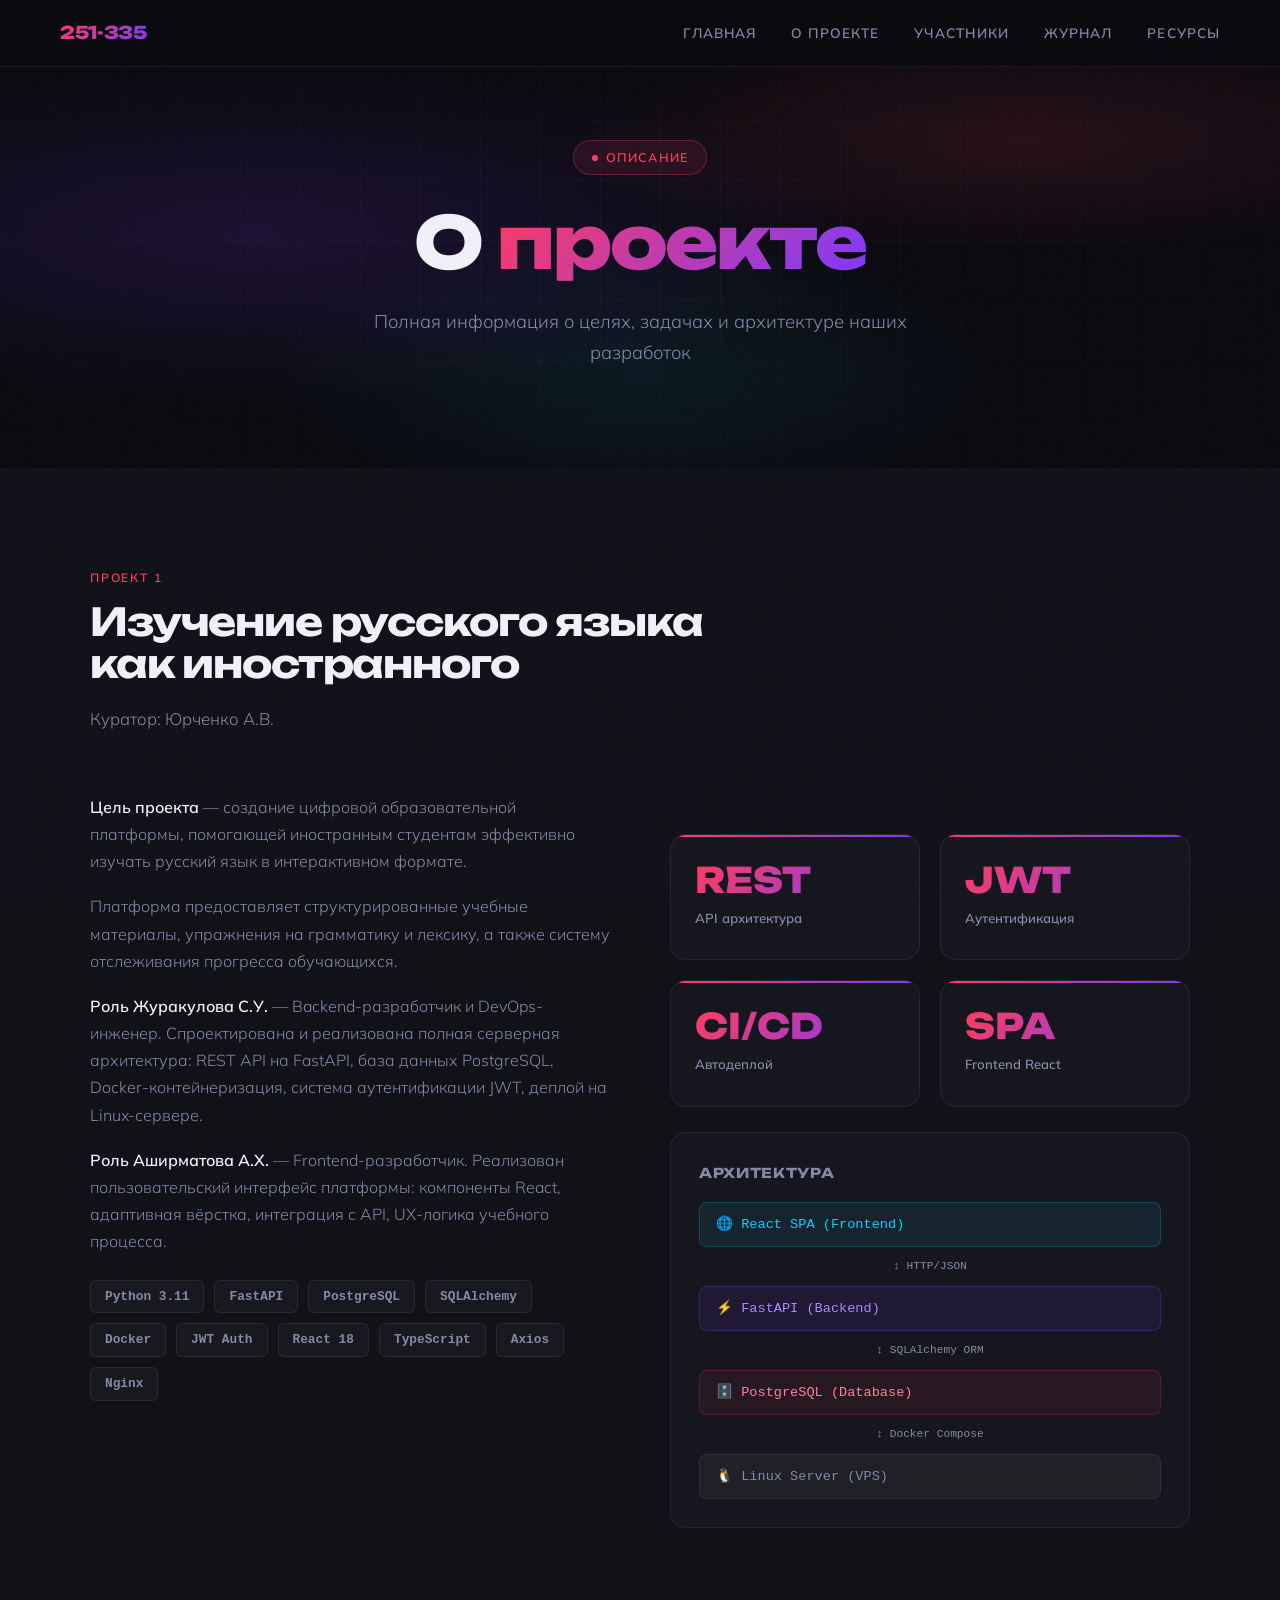
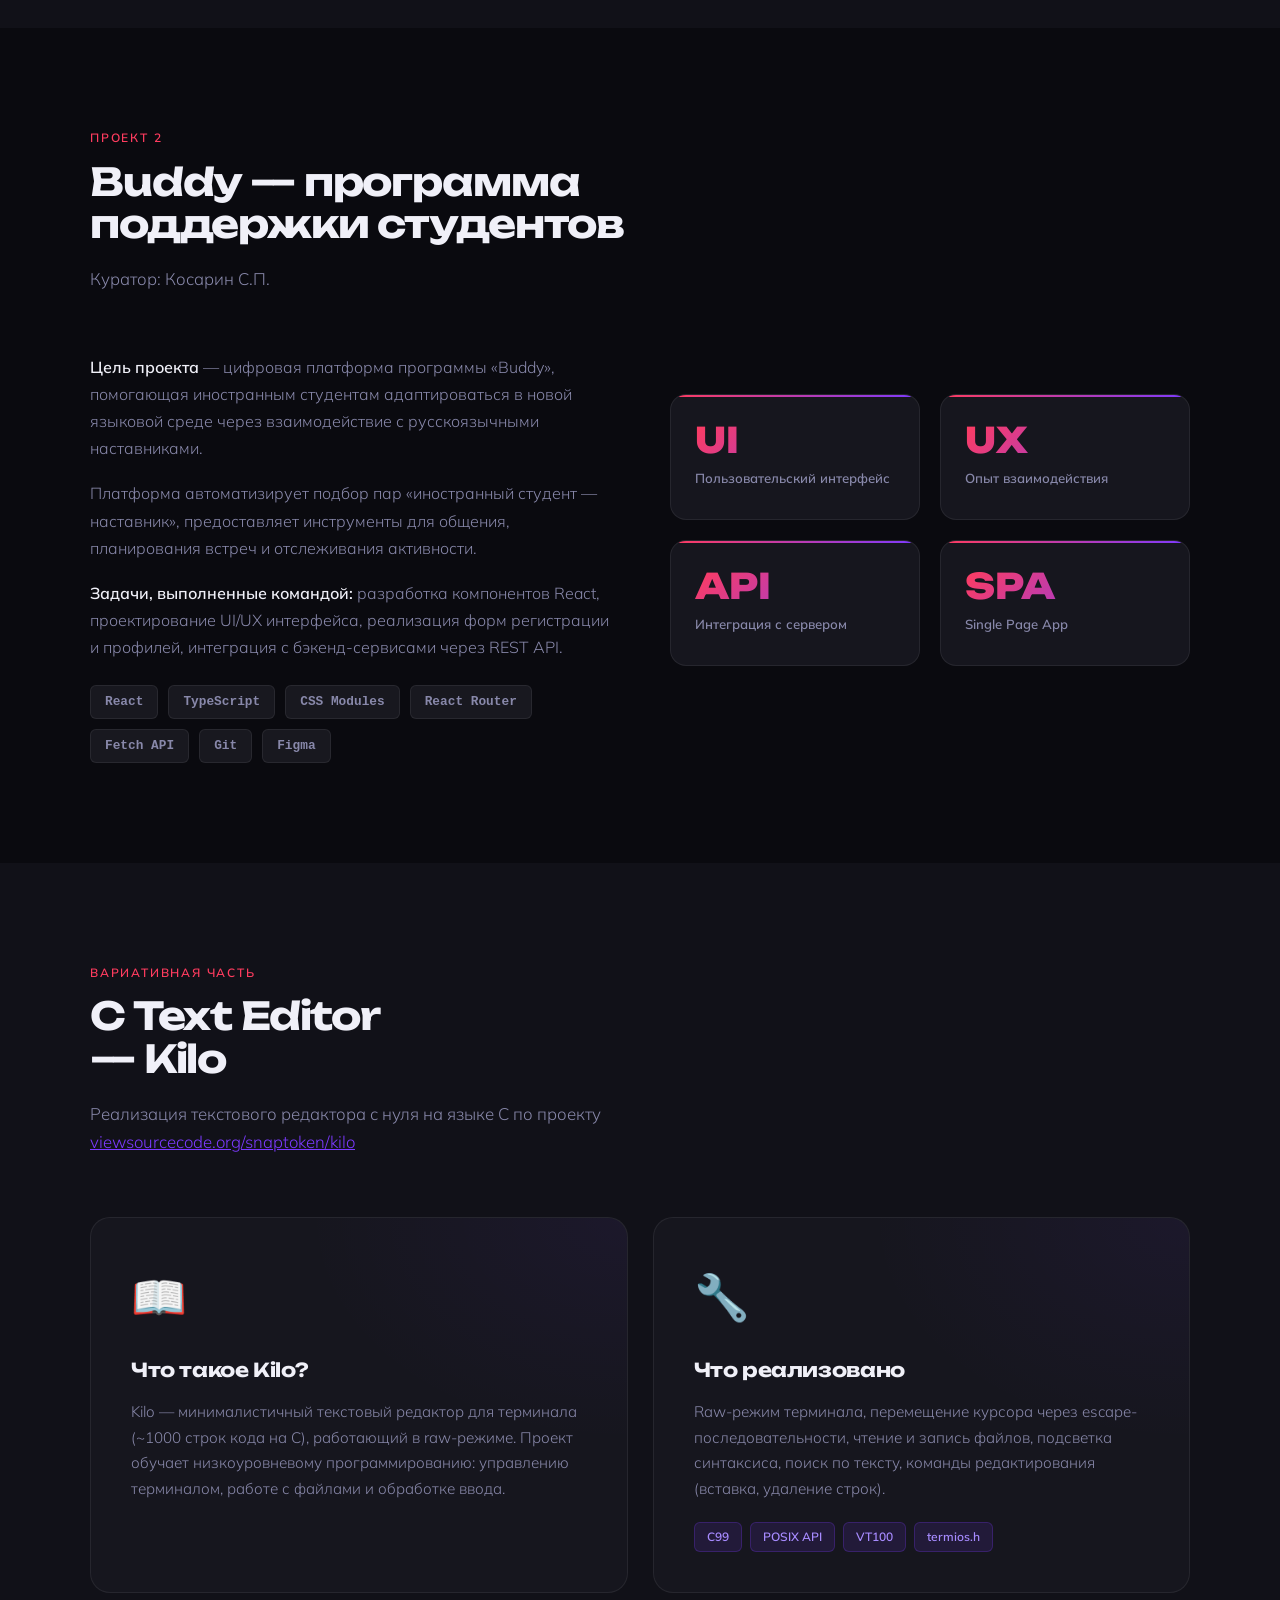
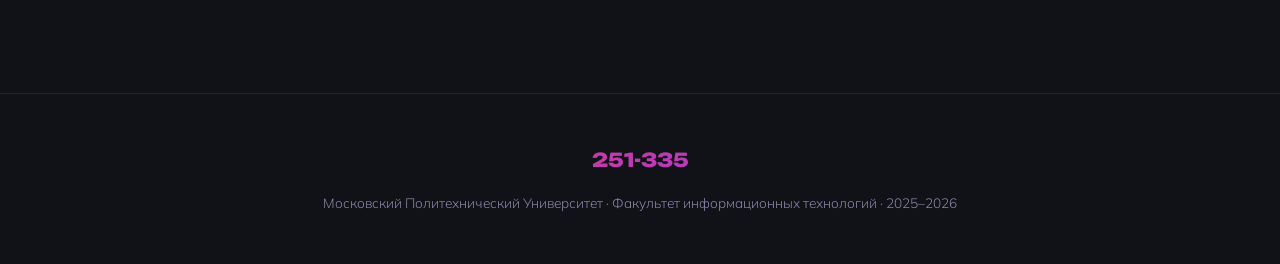
==== about.html @ aa615dcf "full" ====
<!DOCTYPE html>
<html lang="ru">
<head>
  <meta charset="UTF-8" />
  <meta name="viewport" content="width=device-width, initial-scale=1.0" />
  <title>О проекте — Группа 251-335</title>
  <link rel="stylesheet" href="style.css" />
</head>
<body>

<nav>
  <a href="index.html" class="nav-logo">251-335</a>
  <ul class="nav-links">
    <li><a href="index.html">Главная</a></li>
    <li><a href="about.html">О проекте</a></li>
    <li><a href="members.html">Участники</a></li>
    <li><a href="journal.html">Журнал</a></li>
    <li><a href="resources.html">Ресурсы</a></li>
  </ul>
</nav>

<!-- PAGE HERO -->
<section class="hero" style="min-height: 50vh; padding-top: 140px; padding-bottom: 60px;">
  <div class="hero-bg"></div>
  <div class="hero-grid"></div>
  <div class="hero-content">
    <div class="hero-tag">Описание</div>
    <h1>О <span class="grad">проекте</span></h1>
    <p>Полная информация о целях, задачах и архитектуре наших разработок</p>
  </div>
</section>

<!-- PROJECT 1 -->
<section style="background: var(--bg2);">
  <div class="container">
    <div class="section-label">Проект 1</div>
    <h2 class="section-title">Изучение русского языка<br/>как иностранного</h2>
    <p class="section-desc">Куратор: Юрченко А.В.</p>

    <div class="about-grid">
      <div class="about-text">
        <p>
          <strong>Цель проекта</strong> — создание цифровой образовательной платформы,
          помогающей иностранным студентам эффективно изучать русский язык в интерактивном формате.
        </p>
        <p>
          Платформа предоставляет структурированные учебные материалы,
          упражнения на грамматику и лексику, а также систему отслеживания прогресса обучающихся.
        </p>
        <p>
          <strong>Роль Журакулова С.У.</strong> — Backend-разработчик и DevOps-инженер.
          Спроектирована и реализована полная серверная архитектура:
          REST API на FastAPI, база данных PostgreSQL, Docker-контейнеризация,
          система аутентификации JWT, деплой на Linux-сервере.
        </p>
        <p>
          <strong>Роль Аширматова А.Х.</strong> — Frontend-разработчик.
          Реализован пользовательский интерфейс платформы: компоненты React,
          адаптивная вёрстка, интеграция с API, UX-логика учебного процесса.
        </p>
        <div class="tech-list" style="margin-top: 24px;">
          <span class="tech-tag">Python 3.11</span>
          <span class="tech-tag">FastAPI</span>
          <span class="tech-tag">PostgreSQL</span>
          <span class="tech-tag">SQLAlchemy</span>
          <span class="tech-tag">Docker</span>
          <span class="tech-tag">JWT Auth</span>
          <span class="tech-tag">React 18</span>
          <span class="tech-tag">TypeScript</span>
          <span class="tech-tag">Axios</span>
          <span class="tech-tag">Nginx</span>
        </div>
      </div>

      <div>
        <div class="about-stats">
          <div class="stat-box">
            <span class="num">REST</span>
            <span class="label">API архитектура</span>
          </div>
          <div class="stat-box">
            <span class="num">JWT</span>
            <span class="label">Аутентификация</span>
          </div>
          <div class="stat-box">
            <span class="num">CI/CD</span>
            <span class="label">Автодеплой</span>
          </div>
          <div class="stat-box">
            <span class="num">SPA</span>
            <span class="label">Frontend React</span>
          </div>
        </div>

        <!-- Architecture diagram -->
        <div style="margin-top: 25px; background: var(--card); border: 1px solid var(--border); border-radius: 16px; padding: 28px;">
          <div style="font-family: 'Unbounded', sans-serif; font-size: 0.85rem; font-weight: 700; margin-bottom: 18px; color: var(--muted); letter-spacing: 0.05em;">АРХИТЕКТУРА</div>
          <div style="display: flex; flex-direction: column; gap: 10px; font-size: 0.85rem; font-family: 'Courier New', monospace;">
            <div style="background: rgba(0,212,255,0.08); border: 1px solid rgba(0,212,255,0.2); border-radius: 8px; padding: 10px 16px; color: #00d4ff;">
              🌐 React SPA (Frontend)
            </div>
            <div style="text-align: center; color: var(--muted); font-size: 0.7rem;">↕ HTTP/JSON</div>
            <div style="background: rgba(124,58,255,0.1); border: 1px solid rgba(124,58,255,0.25); border-radius: 8px; padding: 10px 16px; color: #a78bff;">
              ⚡ FastAPI (Backend)
            </div>
            <div style="text-align: center; color: var(--muted); font-size: 0.7rem;">↕ SQLAlchemy ORM</div>
            <div style="background: rgba(255,60,95,0.08); border: 1px solid rgba(255,60,95,0.2); border-radius: 8px; padding: 10px 16px; color: #ff8099;">
              🗄️ PostgreSQL (Database)
            </div>
            <div style="text-align: center; color: var(--muted); font-size: 0.7rem;">↕ Docker Compose</div>
            <div style="background: rgba(255,255,255,0.04); border: 1px solid var(--border); border-radius: 8px; padding: 10px 16px; color: var(--muted);">
              🐧 Linux Server (VPS)
            </div>
          </div>
        </div>
      </div>
    </div>
  </div>
</section>

<!-- PROJECT 2 -->
<section>
  <div class="container">
    <div class="section-label">Проект 2</div>
    <h2 class="section-title">Buddy — программа<br/>поддержки студентов</h2>
    <p class="section-desc">Куратор: Косарин С.П.</p>

    <div class="about-grid">
      <div class="about-text">
        <p>
          <strong>Цель проекта</strong> — цифровая платформа программы «Buddy»,
          помогающая иностранным студентам адаптироваться в новой языковой среде
          через взаимодействие с русскоязычными наставниками.
        </p>
        <p>
          Платформа автоматизирует подбор пар «иностранный студент — наставник»,
          предоставляет инструменты для общения, планирования встреч и отслеживания активности.
        </p>
        <p>
          <strong>Задачи, выполненные командой:</strong> разработка компонентов React,
          проектирование UI/UX интерфейса, реализация форм регистрации и профилей,
          интеграция с бэкенд-сервисами через REST API.
        </p>
        <div class="tech-list" style="margin-top: 24px;">
          <span class="tech-tag">React</span>
          <span class="tech-tag">TypeScript</span>
          <span class="tech-tag">CSS Modules</span>
          <span class="tech-tag">React Router</span>
          <span class="tech-tag">Fetch API</span>
          <span class="tech-tag">Git</span>
          <span class="tech-tag">Figma</span>
        </div>
      </div>
      <div>
        <div class="about-stats">
          <div class="stat-box">
            <span class="num">UI</span>
            <span class="label">Пользовательский интерфейс</span>
          </div>
          <div class="stat-box">
            <span class="num">UX</span>
            <span class="label">Опыт взаимодействия</span>
          </div>
          <div class="stat-box">
            <span class="num">API</span>
            <span class="label">Интеграция с сервером</span>
          </div>
          <div class="stat-box">
            <span class="num">SPA</span>
            <span class="label">Single Page App</span>
          </div>
        </div>
      </div>
    </div>
  </div>
</section>

<!-- VARIANT PART -->
<section style="background: var(--bg2);">
  <div class="container">
    <div class="section-label">Вариативная часть</div>
    <h2 class="section-title">C Text Editor<br/>— Kilo</h2>
    <p class="section-desc">
      Реализация текстового редактора с нуля на языке C по проекту
      <a href="https://viewsourcecode.org/snaptoken/kilo/" style="color: var(--accent2);" target="_blank">viewsourcecode.org/snaptoken/kilo</a>
    </p>
    <div class="projects-grid">
      <div class="project-card">
        <div class="project-icon">📖</div>
        <h3>Что такое Kilo?</h3>
        <p>
          Kilo — минималистичный текстовый редактор для терминала (~1000 строк кода на C),
          работающий в raw-режиме. Проект обучает низкоуровневому программированию:
          управлению терминалом, работе с файлами и обработке ввода.
        </p>
      </div>
      <div class="project-card">
        <div class="project-icon">🔧</div>
        <h3>Что реализовано</h3>
        <p>
          Raw-режим терминала, перемещение курсора через escape-последовательности,
          чтение и запись файлов, подсветка синтаксиса,
          поиск по тексту, команды редактирования (вставка, удаление строк).
        </p>
        <div class="project-tags" style="margin-top: 16px;">
          <span class="ptag">C99</span>
          <span class="ptag">POSIX API</span>
          <span class="ptag">VT100</span>
          <span class="ptag">termios.h</span>
        </div>
      </div>
    </div>
  </div>
</section>

<footer>
  <div class="footer-logo">251-335</div>
  <p>Московский Политехнический Университет · Факультет информационных технологий · 2025–2026</p>
</footer>

</body>
</html>
---- style.css ----
@import url('https://fonts.googleapis.com/css2?family=Unbounded:wght@300;400;600;800&family=Mulish:ital,wght@0,300;0,400;0,600;1,300&display=swap');

:root {
  --bg: #0a0a0f;
  --bg2: #111118;
  --bg3: #18181f;
  --accent: #ff3c5f;
  --accent2: #7c3aff;
  --accent3: #00d4ff;
  --text: #f0f0f8;
  --muted: #8888aa;
  --card: #16161e;
  --border: rgba(255,255,255,0.07);
  --grad: linear-gradient(135deg, #ff3c5f, #7c3aff);
}

*, *::before, *::after { margin: 0; padding: 0; box-sizing: border-box; }

html { scroll-behavior: smooth; }

body {
  font-family: 'Mulish', sans-serif;
  background: var(--bg);
  color: var(--text);
  line-height: 1.7;
  overflow-x: hidden;
}

/* ── NOISE TEXTURE OVERLAY ── */
body::before {
  content: '';
  position: fixed;
  inset: 0;
  background-image: url("data:image/svg+xml,%3Csvg viewBox='0 0 256 256' xmlns='http://www.w3.org/2000/svg'%3E%3Cfilter id='n'%3E%3CfeTurbulence type='fractalNoise' baseFrequency='0.9' numOctaves='4' stitchTiles='stitch'/%3E%3C/filter%3E%3Crect width='100%25' height='100%25' filter='url(%23n)' opacity='0.035'/%3E%3C/svg%3E");
  pointer-events: none;
  z-index: 9999;
  opacity: 0.4;
}

/* ── NAVBAR ── */
nav {
  position: fixed;
  top: 0; left: 0; right: 0;
  z-index: 1000;
  display: flex;
  justify-content: space-between;
  align-items: center;
  padding: 18px 60px;
  background: rgba(10,10,15,0.85);
  backdrop-filter: blur(20px);
  border-bottom: 1px solid var(--border);
}

.nav-logo {
  font-family: 'Unbounded', sans-serif;
  font-weight: 800;
  font-size: 1.1rem;
  text-decoration: none;
  background: var(--grad);
  -webkit-background-clip: text;
  -webkit-text-fill-color: transparent;
  background-clip: text;
  letter-spacing: -0.02em;
}

.nav-links {
  display: flex;
  gap: 35px;
  list-style: none;
}

.nav-links a {
  color: var(--muted);
  text-decoration: none;
  font-size: 0.85rem;
  font-weight: 600;
  letter-spacing: 0.08em;
  text-transform: uppercase;
  transition: color 0.3s;
}

.nav-links a:hover { color: var(--text); }

/* ── HERO ── */
.hero {
  min-height: 100vh;
  display: flex;
  align-items: center;
  justify-content: center;
  text-align: center;
  padding: 120px 40px 80px;
  position: relative;
  overflow: hidden;
}

.hero-bg {
  position: absolute;
  inset: 0;
  background:
    radial-gradient(ellipse 80% 60% at 20% 50%, rgba(124,58,255,0.15) 0%, transparent 60%),
    radial-gradient(ellipse 60% 40% at 80% 30%, rgba(255,60,95,0.12) 0%, transparent 60%),
    radial-gradient(ellipse 50% 50% at 50% 80%, rgba(0,212,255,0.08) 0%, transparent 60%);
}

.hero-grid {
  position: absolute;
  inset: 0;
  background-image:
    linear-gradient(rgba(255,255,255,0.03) 1px, transparent 1px),
    linear-gradient(90deg, rgba(255,255,255,0.03) 1px, transparent 1px);
  background-size: 60px 60px;
  mask-image: radial-gradient(ellipse 80% 80% at 50% 50%, black, transparent);
}

.hero-content { position: relative; z-index: 1; max-width: 800px; }

.hero-tag {
  display: inline-flex;
  align-items: center;
  gap: 8px;
  background: rgba(255,60,95,0.1);
  border: 1px solid rgba(255,60,95,0.3);
  color: #ff3c5f;
  padding: 6px 18px;
  border-radius: 100px;
  font-size: 0.78rem;
  font-weight: 600;
  letter-spacing: 0.1em;
  text-transform: uppercase;
  margin-bottom: 30px;
  animation: fadeUp 0.8s ease both;
}

.hero-tag::before {
  content: '';
  width: 6px; height: 6px;
  background: #ff3c5f;
  border-radius: 50%;
  animation: pulse 2s infinite;
}

@keyframes pulse {
  0%, 100% { opacity: 1; transform: scale(1); }
  50% { opacity: 0.5; transform: scale(1.3); }
}

.hero h1 {
  font-family: 'Unbounded', sans-serif;
  font-size: clamp(2.2rem, 6vw, 4.5rem);
  font-weight: 800;
  line-height: 1.05;
  letter-spacing: -0.03em;
  margin-bottom: 25px;
  animation: fadeUp 0.8s 0.1s ease both;
}

.hero h1 .grad {
  background: var(--grad);
  -webkit-background-clip: text;
  -webkit-text-fill-color: transparent;
  background-clip: text;
}

.hero p {
  font-size: 1.15rem;
  color: var(--muted);
  max-width: 560px;
  margin: 0 auto 40px;
  font-weight: 300;
  animation: fadeUp 0.8s 0.2s ease both;
}

.hero-badges {
  display: flex;
  gap: 12px;
  justify-content: center;
  flex-wrap: wrap;
  animation: fadeUp 0.8s 0.3s ease both;
}

.badge {
  background: var(--card);
  border: 1px solid var(--border);
  color: var(--text);
  padding: 8px 20px;
  border-radius: 8px;
  font-size: 0.82rem;
  font-weight: 600;
}

.badge.accent { background: rgba(255,60,95,0.12); border-color: rgba(255,60,95,0.3); color: #ff3c5f; }
.badge.accent2 { background: rgba(124,58,255,0.12); border-color: rgba(124,58,255,0.3); color: #a78bff; }
.badge.accent3 { background: rgba(0,212,255,0.1); border-color: rgba(0,212,255,0.25); color: #00d4ff; }

@keyframes fadeUp {
  from { opacity: 0; transform: translateY(24px); }
  to { opacity: 1; transform: translateY(0); }
}

/* ── SECTIONS ── */
section { padding: 100px 60px; }

.container { max-width: 1100px; margin: 0 auto; }

.section-label {
  font-size: 0.75rem;
  font-weight: 600;
  letter-spacing: 0.15em;
  text-transform: uppercase;
  color: var(--accent);
  margin-bottom: 12px;
}

.section-title {
  font-family: 'Unbounded', sans-serif;
  font-size: clamp(1.8rem, 3vw, 2.8rem);
  font-weight: 700;
  letter-spacing: -0.03em;
  line-height: 1.1;
  margin-bottom: 20px;
  color: var(--text);
}

.section-desc {
  color: var(--muted);
  font-size: 1.05rem;
  max-width: 560px;
  font-weight: 300;
  margin-bottom: 60px;
}

/* ── ABOUT SECTION ── */
#about { background: var(--bg2); }

.about-grid {
  display: grid;
  grid-template-columns: 1fr 1fr;
  gap: 60px;
  align-items: start;
}

.about-stats {
  display: grid;
  grid-template-columns: 1fr 1fr;
  gap: 20px;
  margin-top: 40px;
}

.stat-box {
  background: var(--card);
  border: 1px solid var(--border);
  border-radius: 16px;
  padding: 28px 24px;
  position: relative;
  overflow: hidden;
}

.stat-box::before {
  content: '';
  position: absolute;
  top: 0; left: 0; right: 0;
  height: 2px;
  background: var(--grad);
}

.stat-box .num {
  font-family: 'Unbounded', sans-serif;
  font-size: 2.2rem;
  font-weight: 800;
  background: var(--grad);
  -webkit-background-clip: text;
  -webkit-text-fill-color: transparent;
  background-clip: text;
  display: block;
  line-height: 1;
  margin-bottom: 6px;
}

.stat-box .label {
  color: var(--muted);
  font-size: 0.82rem;
  font-weight: 600;
}

.about-text p {
  color: var(--muted);
  margin-bottom: 18px;
  font-size: 1rem;
  font-weight: 300;
}

.about-text p strong { color: var(--text); font-weight: 600; }

.tech-list {
  display: flex;
  flex-wrap: wrap;
  gap: 10px;
  margin-top: 20px;
}

.tech-tag {
  background: var(--bg3);
  border: 1px solid var(--border);
  color: var(--muted);
  padding: 5px 14px;
  border-radius: 6px;
  font-size: 0.8rem;
  font-weight: 600;
  font-family: 'Courier New', monospace;
}

/* ── PROJECTS SECTION ── */
#projects { background: var(--bg); }

.projects-grid {
  display: grid;
  grid-template-columns: 1fr 1fr;
  gap: 25px;
}

.project-card {
  background: var(--card);
  border: 1px solid var(--border);
  border-radius: 20px;
  padding: 40px;
  position: relative;
  overflow: hidden;
  transition: border-color 0.3s, transform 0.3s;
  cursor: default;
}

.project-card:hover {
  border-color: rgba(255,60,95,0.3);
  transform: translateY(-4px);
}

.project-card.featured {
  grid-column: span 2;
  display: grid;
  grid-template-columns: 1fr 1fr;
  gap: 40px;
  align-items: center;
}

.project-card::after {
  content: '';
  position: absolute;
  top: 0; left: 0; right: 0; bottom: 0;
  background: radial-gradient(ellipse 60% 60% at 100% 0%, rgba(124,58,255,0.06), transparent);
  pointer-events: none;
}

.project-icon {
  font-size: 2.8rem;
  margin-bottom: 20px;
}

.project-card h3 {
  font-family: 'Unbounded', sans-serif;
  font-size: 1.2rem;
  font-weight: 700;
  margin-bottom: 12px;
  letter-spacing: -0.02em;
}

.project-card p {
  color: var(--muted);
  font-size: 0.95rem;
  font-weight: 300;
  line-height: 1.7;
  margin-bottom: 20px;
}

.project-tags { display: flex; flex-wrap: wrap; gap: 8px; }

.ptag {
  background: rgba(124,58,255,0.12);
  border: 1px solid rgba(124,58,255,0.25);
  color: #a78bff;
  padding: 4px 12px;
  border-radius: 6px;
  font-size: 0.75rem;
  font-weight: 600;
}

/* ── MEMBERS SECTION ── */
#members { background: var(--bg2); }

.members-grid {
  display: grid;
  grid-template-columns: 1fr 1fr;
  gap: 30px;
}

.member-card {
  background: var(--card);
  border: 1px solid var(--border);
  border-radius: 20px;
  padding: 45px 40px;
  position: relative;
  overflow: hidden;
  transition: border-color 0.3s;
}

.member-card:hover { border-color: rgba(255,60,95,0.25); }

.member-card::before {
  content: '';
  position: absolute;
  top: -40px; right: -40px;
  width: 150px; height: 150px;
  border-radius: 50%;
  background: radial-gradient(circle, rgba(124,58,255,0.12), transparent 70%);
}

.member-avatar {
  width: 70px; height: 70px;
  border-radius: 16px;
  background: var(--grad);
  display: flex;
  align-items: center;
  justify-content: center;
  font-size: 1.8rem;
  margin-bottom: 20px;
  position: relative;
  z-index: 1;
}

.member-card h3 {
  font-family: 'Unbounded', sans-serif;
  font-size: 1rem;
  font-weight: 700;
  margin-bottom: 6px;
  letter-spacing: -0.02em;
  position: relative;
  z-index: 1;
}

.member-role {
  color: var(--accent);
  font-size: 0.82rem;
  font-weight: 700;
  letter-spacing: 0.05em;
  text-transform: uppercase;
  margin-bottom: 18px;
  position: relative;
  z-index: 1;
}

.member-card p {
  color: var(--muted);
  font-size: 0.93rem;
  font-weight: 300;
  line-height: 1.75;
  margin-bottom: 20px;
  position: relative;
  z-index: 1;
}

.member-skills { display: flex; flex-wrap: wrap; gap: 8px; position: relative; z-index: 1; }

.skill-tag {
  background: var(--bg3);
  border: 1px solid var(--border);
  color: var(--muted);
  padding: 4px 12px;
  border-radius: 6px;
  font-size: 0.75rem;
  font-weight: 600;
  font-family: 'Courier New', monospace;
}

/* ── JOURNAL SECTION ── */
#journal { background: var(--bg); }

.journal-list { display: flex; flex-direction: column; gap: 20px; }

.journal-card {
  background: var(--card);
  border: 1px solid var(--border);
  border-radius: 16px;
  padding: 35px 40px;
  display: grid;
  grid-template-columns: 100px 1fr;
  gap: 35px;
  align-items: start;
  transition: border-color 0.3s;
}

.journal-card:hover { border-color: rgba(0,212,255,0.2); }

.journal-date {
  text-align: center;
  background: var(--bg3);
  border-radius: 12px;
  padding: 16px 12px;
  border: 1px solid var(--border);
}

.journal-date .month {
  font-size: 0.7rem;
  font-weight: 700;
  letter-spacing: 0.1em;
  text-transform: uppercase;
  color: var(--accent3);
  margin-bottom: 4px;
}

.journal-date .day {
  font-family: 'Unbounded', sans-serif;
  font-size: 2rem;
  font-weight: 800;
  color: var(--text);
  line-height: 1;
}

.journal-content h3 {
  font-family: 'Unbounded', sans-serif;
  font-size: 1.1rem;
  font-weight: 700;
  margin-bottom: 10px;
  letter-spacing: -0.02em;
}

.journal-content p {
  color: var(--muted);
  font-size: 0.95rem;
  font-weight: 300;
  line-height: 1.75;
}

.journal-tag {
  display: inline-block;
  margin-top: 14px;
  background: rgba(0,212,255,0.1);
  border: 1px solid rgba(0,212,255,0.2);
  color: var(--accent3);
  padding: 3px 12px;
  border-radius: 6px;
  font-size: 0.75rem;
  font-weight: 600;
}

/* ── RESOURCES SECTION ── */
#resources { background: var(--bg2); }

.resources-grid {
  display: grid;
  grid-template-columns: repeat(3, 1fr);
  gap: 20px;
}

.resource-card {
  background: var(--card);
  border: 1px solid var(--border);
  border-radius: 16px;
  padding: 28px;
  text-decoration: none;
  color: inherit;
  transition: border-color 0.3s, transform 0.3s;
  display: block;
}

.resource-card:hover {
  border-color: rgba(124,58,255,0.35);
  transform: translateY(-3px);
}

.resource-card .r-icon { font-size: 2rem; margin-bottom: 14px; }

.resource-card h4 {
  font-family: 'Unbounded', sans-serif;
  font-size: 0.9rem;
  font-weight: 700;
  margin-bottom: 8px;
  letter-spacing: -0.01em;
}

.resource-card p {
  color: var(--muted);
  font-size: 0.82rem;
  font-weight: 300;
  line-height: 1.6;
}

.resource-card .r-link {
  display: inline-block;
  margin-top: 14px;
  color: var(--accent2);
  font-size: 0.78rem;
  font-weight: 700;
  letter-spacing: 0.05em;
}

/* ── PARTNER EVENT SECTION ── */
#event { background: var(--bg); }

.event-card {
  background: var(--card);
  border: 1px solid var(--border);
  border-radius: 24px;
  padding: 50px;
  position: relative;
  overflow: hidden;
  display: grid;
  grid-template-columns: 1fr auto;
  gap: 40px;
  align-items: start;
}

.event-card::before {
  content: '';
  position: absolute;
  inset: 0;
  background: radial-gradient(ellipse 70% 70% at 0% 50%, rgba(255,60,95,0.06), transparent);
}

.event-badge {
  background: var(--grad);
  color: white;
  padding: 8px 20px;
  border-radius: 8px;
  font-size: 0.8rem;
  font-weight: 700;
  letter-spacing: 0.05em;
  display: inline-block;
  margin-bottom: 20px;
}

.event-card h3 {
  font-family: 'Unbounded', sans-serif;
  font-size: 1.6rem;
  font-weight: 800;
  letter-spacing: -0.03em;
  margin-bottom: 14px;
  position: relative;
}

.event-card > div:first-child p {
  color: var(--muted);
  font-size: 0.95rem;
  font-weight: 300;
  line-height: 1.75;
  max-width: 540px;
  position: relative;
}

.event-meta {
  display: flex;
  flex-direction: column;
  gap: 14px;
  min-width: 220px;
  position: relative;
}

.meta-item {
  background: var(--bg3);
  border: 1px solid var(--border);
  border-radius: 12px;
  padding: 16px 20px;
}

.meta-item .mi-label {
  font-size: 0.7rem;
  font-weight: 700;
  letter-spacing: 0.1em;
  text-transform: uppercase;
  color: var(--accent);
  margin-bottom: 4px;
}

.meta-item .mi-val {
  font-size: 0.88rem;
  font-weight: 600;
  color: var(--text);
}

.cert-link {
  display: inline-flex;
  align-items: center;
  gap: 8px;
  margin-top: 24px;
  background: rgba(255,60,95,0.12);
  border: 1px solid rgba(255,60,95,0.3);
  color: var(--accent);
  padding: 10px 22px;
  border-radius: 10px;
  text-decoration: none;
  font-size: 0.85rem;
  font-weight: 700;
  transition: background 0.3s;
  position: relative;
}

.cert-link:hover { background: rgba(255,60,95,0.2); }

/* ── FOOTER ── */
footer {
  background: var(--bg2);
  border-top: 1px solid var(--border);
  padding: 50px 60px;
  text-align: center;
}

footer .footer-logo {
  font-family: 'Unbounded', sans-serif;
  font-weight: 800;
  font-size: 1.2rem;
  background: var(--grad);
  -webkit-background-clip: text;
  -webkit-text-fill-color: transparent;
  background-clip: text;
  margin-bottom: 14px;
}

footer p {
  color: var(--muted);
  font-size: 0.85rem;
  font-weight: 300;
}

/* ── RESPONSIVE ── */
@media (max-width: 900px) {
  nav { padding: 15px 24px; }
  .nav-links { gap: 18px; }
  section { padding: 70px 24px; }
  .about-grid, .projects-grid, .members-grid { grid-template-columns: 1fr; }
  .project-card.featured { grid-column: 1; grid-template-columns: 1fr; }
  .resources-grid { grid-template-columns: 1fr 1fr; }
  .event-card { grid-template-columns: 1fr; }
  .journal-card { grid-template-columns: 1fr; }
}

@media (max-width: 560px) {
  .nav-links { display: none; }
  .resources-grid { grid-template-columns: 1fr; }
}
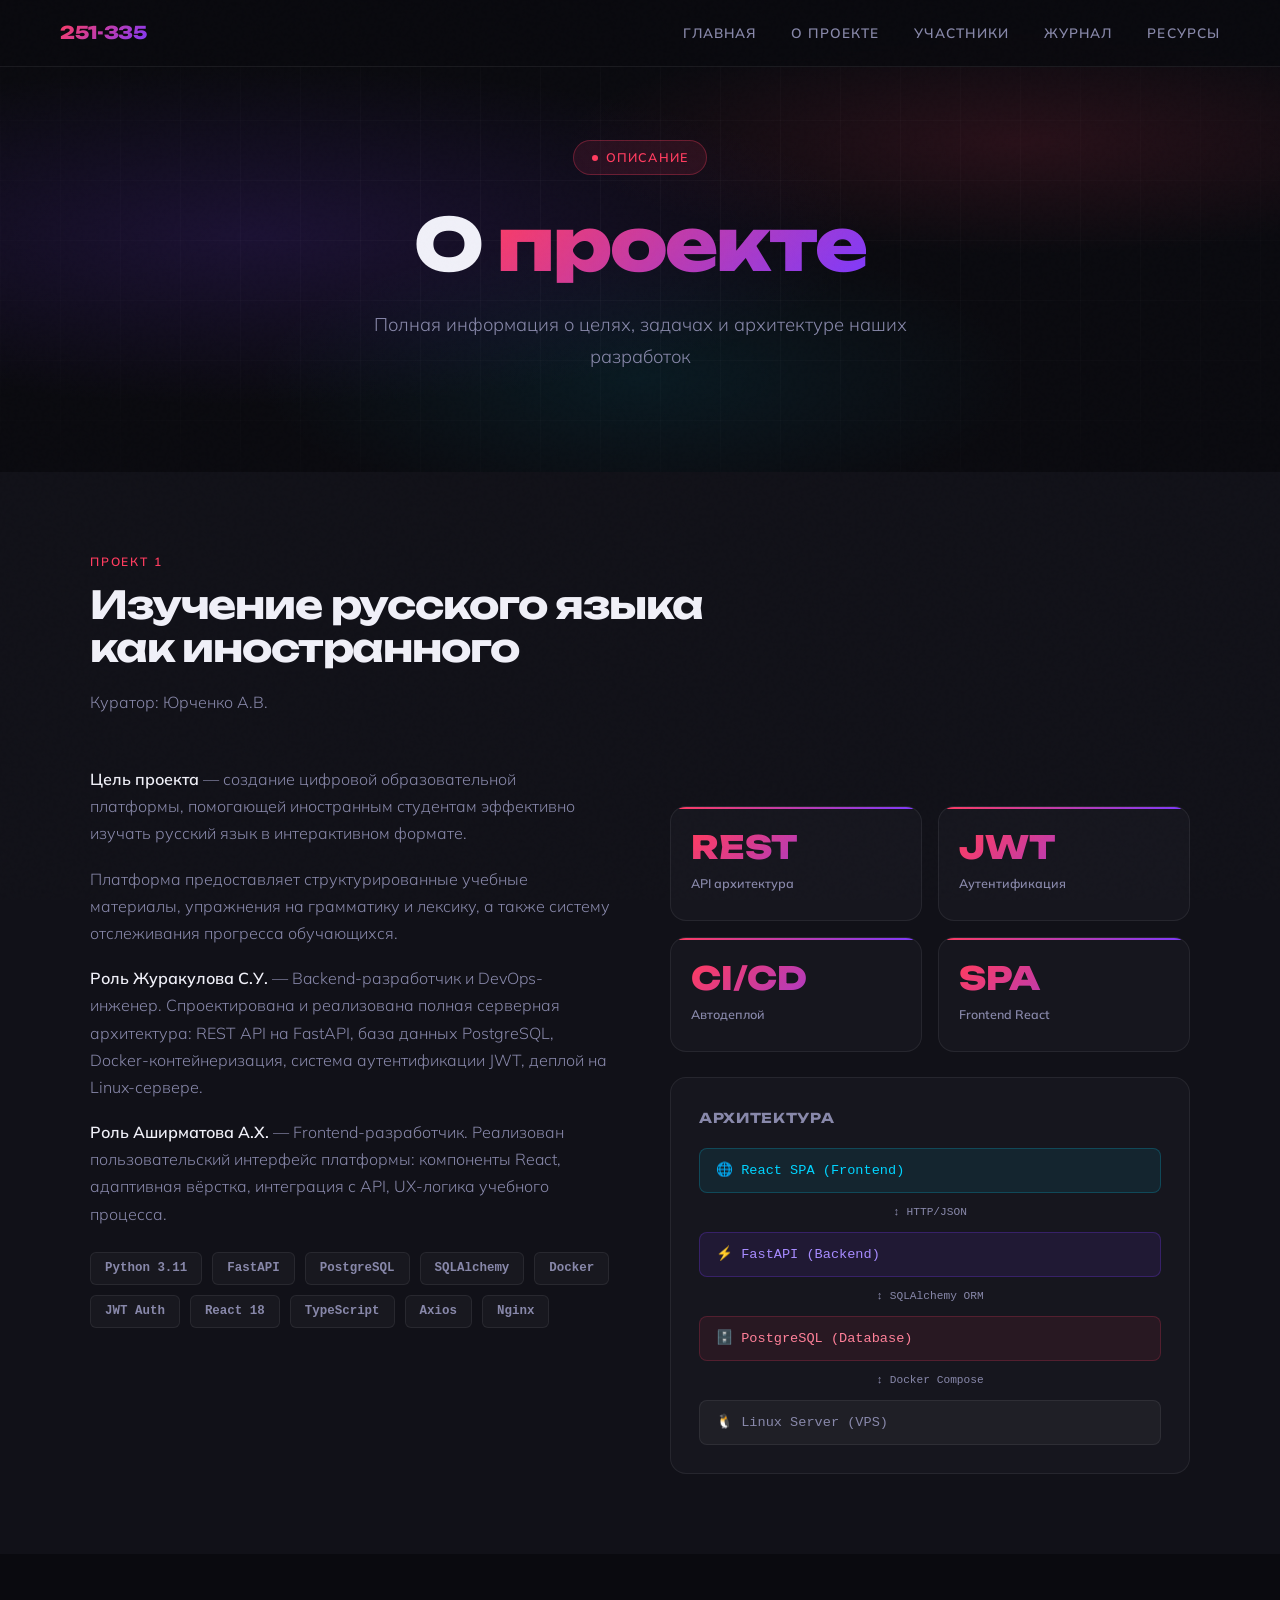
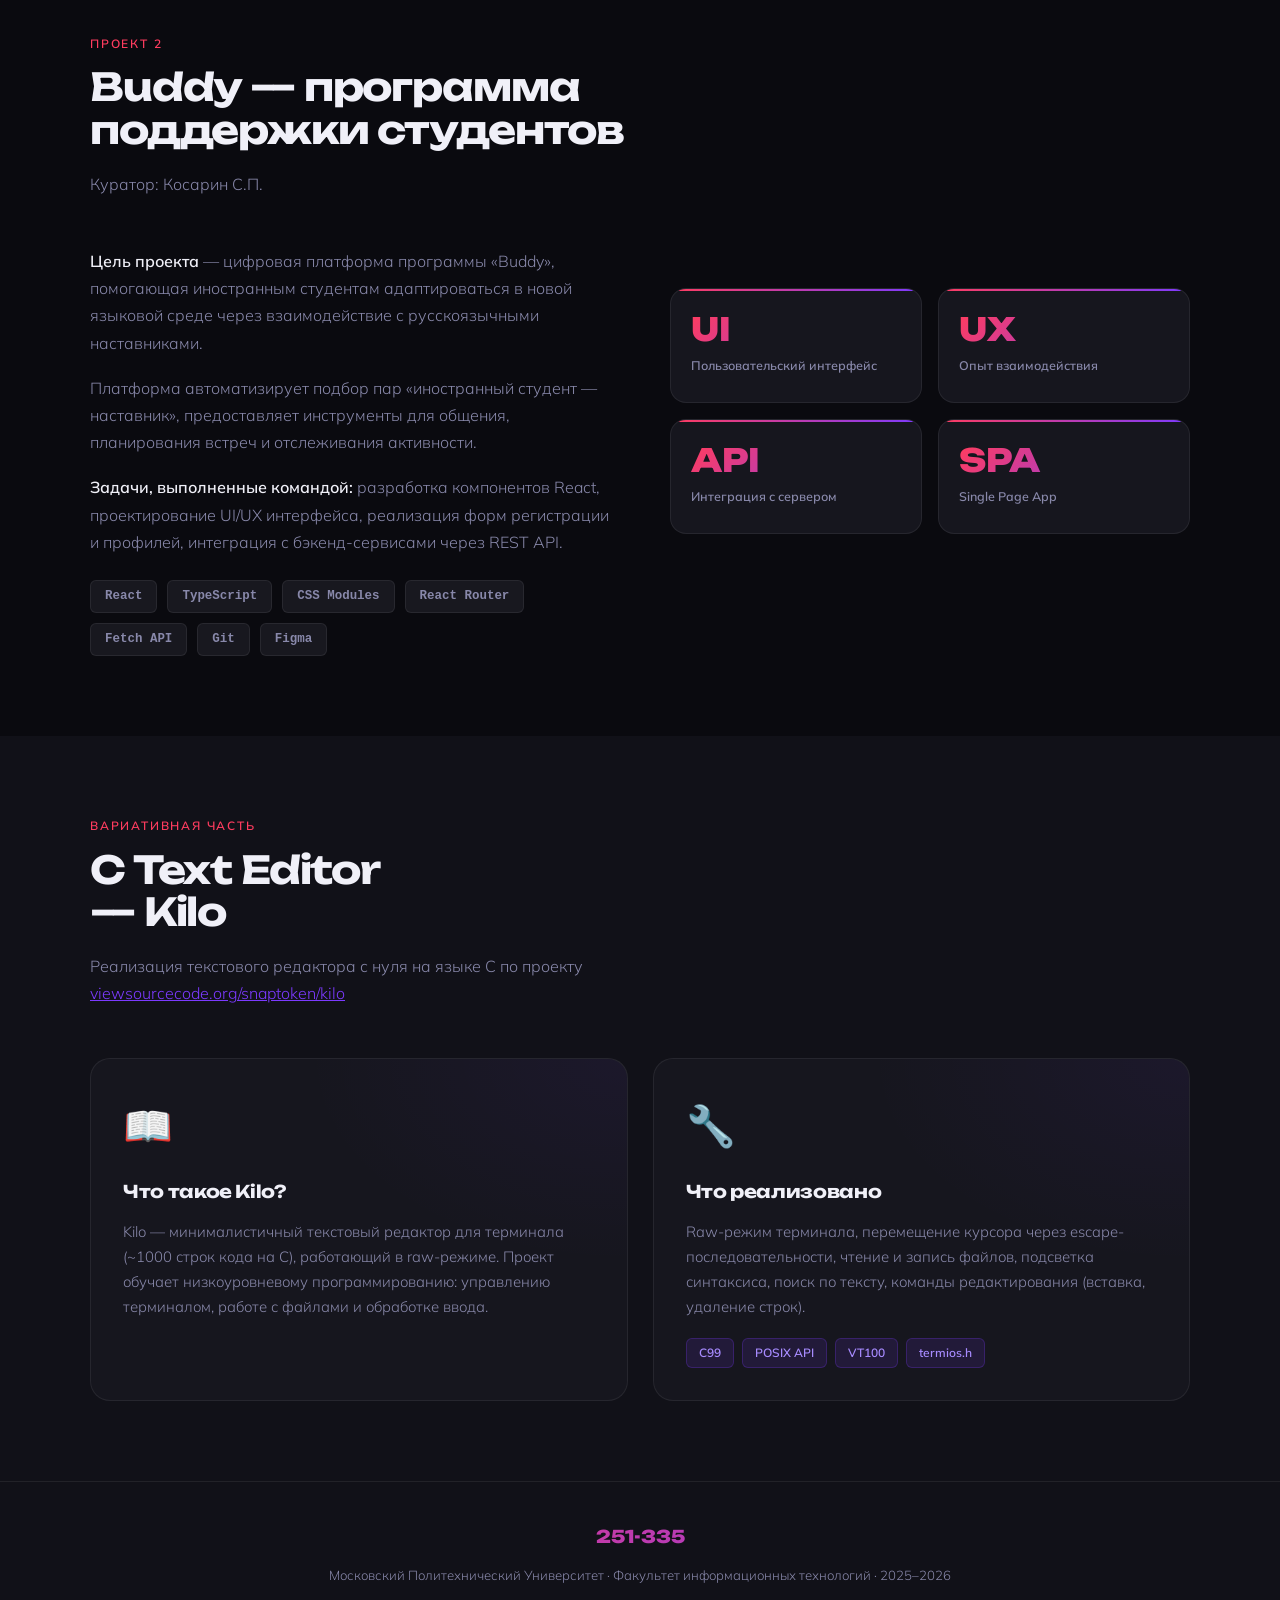
==== commit baec0df7: "adaptive" ====
--- a/about.html
+++ b/about.html
@@ -17,7 +17,18 @@
     <li><a href="journal.html">Журнал</a></li>
     <li><a href="resources.html">Ресурсы</a></li>
   </ul>
+  <button class="hamburger" id="hamburger" aria-label="Меню">
+    <span></span><span></span><span></span>
+  </button>
 </nav>
+
+<div class="mobile-menu" id="mobileMenu">
+  <a href="index.html" onclick="closeMenu()">Главная</a>
+  <a href="about.html" onclick="closeMenu()">О проекте</a>
+  <a href="members.html" onclick="closeMenu()">Участники</a>
+  <a href="journal.html" onclick="closeMenu()">Журнал</a>
+  <a href="resources.html" onclick="closeMenu()">Ресурсы</a>
+</div>
 
 <!-- PAGE HERO -->
 <section class="hero" style="min-height: 50vh; padding-top: 140px; padding-bottom: 60px;">
@@ -218,5 +229,20 @@
   <p>Московский Политехнический Университет · Факультет информационных технологий · 2025–2026</p>
 </footer>
 
+
+<script>
+const hamburger = document.getElementById("hamburger");
+const mobileMenu = document.getElementById("mobileMenu");
+hamburger.addEventListener("click", () => {
+  hamburger.classList.toggle("open");
+  mobileMenu.classList.toggle("open");
+  document.body.style.overflow = mobileMenu.classList.contains("open") ? "hidden" : "";
+});
+function closeMenu() {
+  hamburger.classList.remove("open");
+  mobileMenu.classList.remove("open");
+  document.body.style.overflow = "";
+}
+</script>
 </body>
 </html>
--- a/style.css
+++ b/style.css
@@ -15,9 +15,7 @@
 }
 
 *, *::before, *::after { margin: 0; padding: 0; box-sizing: border-box; }
-
 html { scroll-behavior: smooth; }
-
 body {
   font-family: 'Mulish', sans-serif;
   background: var(--bg);
@@ -26,7 +24,6 @@
   overflow-x: hidden;
 }
 
-/* ── NOISE TEXTURE OVERLAY ── */
 body::before {
   content: '';
   position: fixed;
@@ -46,7 +43,7 @@
   justify-content: space-between;
   align-items: center;
   padding: 18px 60px;
-  background: rgba(10,10,15,0.85);
+  background: rgba(10,10,15,0.92);
   backdrop-filter: blur(20px);
   border-bottom: 1px solid var(--border);
 }
@@ -61,6 +58,8 @@
   -webkit-text-fill-color: transparent;
   background-clip: text;
   letter-spacing: -0.02em;
+  position: relative;
+  z-index: 1001;
 }
 
 .nav-links {
@@ -78,8 +77,54 @@
   text-transform: uppercase;
   transition: color 0.3s;
 }
-
 .nav-links a:hover { color: var(--text); }
+
+/* ── HAMBURGER ── */
+.hamburger {
+  display: none;
+  flex-direction: column;
+  gap: 5px;
+  cursor: pointer;
+  padding: 4px;
+  z-index: 1001;
+  background: none;
+  border: none;
+}
+.hamburger span {
+  display: block;
+  width: 24px;
+  height: 2px;
+  background: var(--text);
+  border-radius: 2px;
+  transition: all 0.3s;
+}
+.hamburger.open span:nth-child(1) { transform: translateY(7px) rotate(45deg); }
+.hamburger.open span:nth-child(2) { opacity: 0; }
+.hamburger.open span:nth-child(3) { transform: translateY(-7px) rotate(-45deg); }
+
+/* ── MOBILE MENU ── */
+.mobile-menu {
+  display: none;
+  position: fixed;
+  top: 0; left: 0; right: 0; bottom: 0;
+  background: rgba(10,10,15,0.98);
+  z-index: 999;
+  flex-direction: column;
+  align-items: center;
+  justify-content: center;
+  gap: 32px;
+}
+.mobile-menu.open { display: flex; }
+.mobile-menu a {
+  color: var(--text);
+  text-decoration: none;
+  font-family: 'Unbounded', sans-serif;
+  font-size: 1.4rem;
+  font-weight: 700;
+  letter-spacing: -0.02em;
+  transition: color 0.3s;
+}
+.mobile-menu a:hover { color: var(--accent); }
 
 /* ── HERO ── */
 .hero {
@@ -88,31 +133,26 @@
   align-items: center;
   justify-content: center;
   text-align: center;
-  padding: 120px 40px 80px;
+  padding: 120px 24px 80px;
   position: relative;
   overflow: hidden;
 }
-
 .hero-bg {
-  position: absolute;
-  inset: 0;
+  position: absolute; inset: 0;
   background:
     radial-gradient(ellipse 80% 60% at 20% 50%, rgba(124,58,255,0.15) 0%, transparent 60%),
     radial-gradient(ellipse 60% 40% at 80% 30%, rgba(255,60,95,0.12) 0%, transparent 60%),
     radial-gradient(ellipse 50% 50% at 50% 80%, rgba(0,212,255,0.08) 0%, transparent 60%);
 }
-
 .hero-grid {
-  position: absolute;
-  inset: 0;
+  position: absolute; inset: 0;
   background-image:
     linear-gradient(rgba(255,255,255,0.03) 1px, transparent 1px),
     linear-gradient(90deg, rgba(255,255,255,0.03) 1px, transparent 1px);
   background-size: 60px 60px;
   mask-image: radial-gradient(ellipse 80% 80% at 50% 50%, black, transparent);
 }
-
-.hero-content { position: relative; z-index: 1; max-width: 800px; }
+.hero-content { position: relative; z-index: 1; max-width: 800px; width: 100%; }
 
 .hero-tag {
   display: inline-flex;
@@ -130,7 +170,6 @@
   margin-bottom: 30px;
   animation: fadeUp 0.8s ease both;
 }
-
 .hero-tag::before {
   content: '';
   width: 6px; height: 6px;
@@ -138,7 +177,6 @@
   border-radius: 50%;
   animation: pulse 2s infinite;
 }
-
 @keyframes pulse {
   0%, 100% { opacity: 1; transform: scale(1); }
   50% { opacity: 0.5; transform: scale(1.3); }
@@ -146,60 +184,54 @@
 
 .hero h1 {
   font-family: 'Unbounded', sans-serif;
-  font-size: clamp(2.2rem, 6vw, 4.5rem);
+  font-size: clamp(1.8rem, 6vw, 4.5rem);
   font-weight: 800;
-  line-height: 1.05;
+  line-height: 1.1;
   letter-spacing: -0.03em;
   margin-bottom: 25px;
   animation: fadeUp 0.8s 0.1s ease both;
 }
-
 .hero h1 .grad {
   background: var(--grad);
   -webkit-background-clip: text;
   -webkit-text-fill-color: transparent;
   background-clip: text;
 }
-
 .hero p {
-  font-size: 1.15rem;
+  font-size: clamp(0.95rem, 2.5vw, 1.15rem);
   color: var(--muted);
   max-width: 560px;
   margin: 0 auto 40px;
   font-weight: 300;
   animation: fadeUp 0.8s 0.2s ease both;
 }
-
 .hero-badges {
   display: flex;
-  gap: 12px;
+  gap: 10px;
   justify-content: center;
   flex-wrap: wrap;
   animation: fadeUp 0.8s 0.3s ease both;
 }
-
 .badge {
   background: var(--card);
   border: 1px solid var(--border);
   color: var(--text);
-  padding: 8px 20px;
+  padding: 7px 16px;
   border-radius: 8px;
-  font-size: 0.82rem;
-  font-weight: 600;
-}
-
-.badge.accent { background: rgba(255,60,95,0.12); border-color: rgba(255,60,95,0.3); color: #ff3c5f; }
+  font-size: 0.8rem;
+  font-weight: 600;
+}
+.badge.accent  { background: rgba(255,60,95,0.12); border-color: rgba(255,60,95,0.3); color: #ff3c5f; }
 .badge.accent2 { background: rgba(124,58,255,0.12); border-color: rgba(124,58,255,0.3); color: #a78bff; }
 .badge.accent3 { background: rgba(0,212,255,0.1); border-color: rgba(0,212,255,0.25); color: #00d4ff; }
 
 @keyframes fadeUp {
   from { opacity: 0; transform: translateY(24px); }
-  to { opacity: 1; transform: translateY(0); }
+  to   { opacity: 1; transform: translateY(0); }
 }
 
 /* ── SECTIONS ── */
-section { padding: 100px 60px; }
-
+section { padding: 80px 60px; }
 .container { max-width: 1100px; margin: 0 auto; }
 
 .section-label {
@@ -210,51 +242,43 @@
   color: var(--accent);
   margin-bottom: 12px;
 }
-
 .section-title {
   font-family: 'Unbounded', sans-serif;
-  font-size: clamp(1.8rem, 3vw, 2.8rem);
+  font-size: clamp(1.5rem, 3vw, 2.8rem);
   font-weight: 700;
   letter-spacing: -0.03em;
   line-height: 1.1;
   margin-bottom: 20px;
-  color: var(--text);
-}
-
+}
 .section-desc {
   color: var(--muted);
-  font-size: 1.05rem;
+  font-size: 1rem;
   max-width: 560px;
   font-weight: 300;
-  margin-bottom: 60px;
-}
-
-/* ── ABOUT SECTION ── */
-#about { background: var(--bg2); }
-
+  margin-bottom: 50px;
+}
+
+/* ── ABOUT ── */
 .about-grid {
   display: grid;
   grid-template-columns: 1fr 1fr;
   gap: 60px;
   align-items: start;
 }
-
 .about-stats {
   display: grid;
   grid-template-columns: 1fr 1fr;
-  gap: 20px;
+  gap: 16px;
   margin-top: 40px;
 }
-
 .stat-box {
   background: var(--card);
   border: 1px solid var(--border);
   border-radius: 16px;
-  padding: 28px 24px;
+  padding: 24px 20px;
   position: relative;
   overflow: hidden;
 }
-
 .stat-box::before {
   content: '';
   position: absolute;
@@ -262,10 +286,9 @@
   height: 2px;
   background: var(--grad);
 }
-
 .stat-box .num {
   font-family: 'Unbounded', sans-serif;
-  font-size: 2.2rem;
+  font-size: 2rem;
   font-weight: 800;
   background: var(--grad);
   -webkit-background-clip: text;
@@ -275,65 +298,33 @@
   line-height: 1;
   margin-bottom: 6px;
 }
-
-.stat-box .label {
-  color: var(--muted);
-  font-size: 0.82rem;
-  font-weight: 600;
-}
-
-.about-text p {
-  color: var(--muted);
-  margin-bottom: 18px;
-  font-size: 1rem;
-  font-weight: 300;
-}
-
+.stat-box .label { color: var(--muted); font-size: 0.78rem; font-weight: 600; }
+.about-text p { color: var(--muted); margin-bottom: 18px; font-size: 1rem; font-weight: 300; }
 .about-text p strong { color: var(--text); font-weight: 600; }
-
-.tech-list {
-  display: flex;
-  flex-wrap: wrap;
-  gap: 10px;
-  margin-top: 20px;
-}
-
+.tech-list { display: flex; flex-wrap: wrap; gap: 10px; margin-top: 20px; }
 .tech-tag {
   background: var(--bg3);
   border: 1px solid var(--border);
   color: var(--muted);
   padding: 5px 14px;
   border-radius: 6px;
-  font-size: 0.8rem;
+  font-size: 0.78rem;
   font-weight: 600;
   font-family: 'Courier New', monospace;
 }
 
-/* ── PROJECTS SECTION ── */
-#projects { background: var(--bg); }
-
-.projects-grid {
-  display: grid;
-  grid-template-columns: 1fr 1fr;
-  gap: 25px;
-}
-
+/* ── PROJECTS ── */
+.projects-grid { display: grid; grid-template-columns: 1fr 1fr; gap: 25px; }
 .project-card {
   background: var(--card);
   border: 1px solid var(--border);
   border-radius: 20px;
-  padding: 40px;
+  padding: 32px;
   position: relative;
   overflow: hidden;
   transition: border-color 0.3s, transform 0.3s;
-  cursor: default;
-}
-
-.project-card:hover {
-  border-color: rgba(255,60,95,0.3);
-  transform: translateY(-4px);
-}
-
+}
+.project-card:hover { border-color: rgba(255,60,95,0.3); transform: translateY(-4px); }
 .project-card.featured {
   grid-column: span 2;
   display: grid;
@@ -341,38 +332,23 @@
   gap: 40px;
   align-items: center;
 }
-
 .project-card::after {
   content: '';
   position: absolute;
-  top: 0; left: 0; right: 0; bottom: 0;
+  inset: 0;
   background: radial-gradient(ellipse 60% 60% at 100% 0%, rgba(124,58,255,0.06), transparent);
   pointer-events: none;
 }
-
-.project-icon {
-  font-size: 2.8rem;
-  margin-bottom: 20px;
-}
-
+.project-icon { font-size: 2.5rem; margin-bottom: 18px; }
 .project-card h3 {
   font-family: 'Unbounded', sans-serif;
-  font-size: 1.2rem;
+  font-size: 1.1rem;
   font-weight: 700;
   margin-bottom: 12px;
   letter-spacing: -0.02em;
 }
-
-.project-card p {
-  color: var(--muted);
-  font-size: 0.95rem;
-  font-weight: 300;
-  line-height: 1.7;
-  margin-bottom: 20px;
-}
-
+.project-card p { color: var(--muted); font-size: 0.93rem; font-weight: 300; line-height: 1.7; margin-bottom: 18px; }
 .project-tags { display: flex; flex-wrap: wrap; gap: 8px; }
-
 .ptag {
   background: rgba(124,58,255,0.12);
   border: 1px solid rgba(124,58,255,0.25);
@@ -383,27 +359,18 @@
   font-weight: 600;
 }
 
-/* ── MEMBERS SECTION ── */
-#members { background: var(--bg2); }
-
-.members-grid {
-  display: grid;
-  grid-template-columns: 1fr 1fr;
-  gap: 30px;
-}
-
+/* ── MEMBERS ── */
+.members-grid { display: grid; grid-template-columns: 1fr 1fr; gap: 30px; }
 .member-card {
   background: var(--card);
   border: 1px solid var(--border);
   border-radius: 20px;
-  padding: 45px 40px;
+  padding: 36px 32px;
   position: relative;
   overflow: hidden;
   transition: border-color 0.3s;
 }
-
 .member-card:hover { border-color: rgba(255,60,95,0.25); }
-
 .member-card::before {
   content: '';
   position: absolute;
@@ -412,194 +379,129 @@
   border-radius: 50%;
   background: radial-gradient(circle, rgba(124,58,255,0.12), transparent 70%);
 }
-
 .member-avatar {
-  width: 70px; height: 70px;
-  border-radius: 16px;
+  width: 64px; height: 64px;
+  border-radius: 14px;
   background: var(--grad);
   display: flex;
   align-items: center;
   justify-content: center;
-  font-size: 1.8rem;
-  margin-bottom: 20px;
+  font-size: 1.6rem;
+  margin-bottom: 18px;
   position: relative;
   z-index: 1;
 }
-
 .member-card h3 {
   font-family: 'Unbounded', sans-serif;
-  font-size: 1rem;
+  font-size: 0.95rem;
   font-weight: 700;
   margin-bottom: 6px;
   letter-spacing: -0.02em;
   position: relative;
   z-index: 1;
 }
-
 .member-role {
   color: var(--accent);
-  font-size: 0.82rem;
+  font-size: 0.78rem;
   font-weight: 700;
   letter-spacing: 0.05em;
   text-transform: uppercase;
-  margin-bottom: 18px;
+  margin-bottom: 16px;
   position: relative;
   z-index: 1;
 }
-
-.member-card p {
-  color: var(--muted);
-  font-size: 0.93rem;
-  font-weight: 300;
-  line-height: 1.75;
-  margin-bottom: 20px;
-  position: relative;
-  z-index: 1;
-}
-
+.member-card p { color: var(--muted); font-size: 0.9rem; font-weight: 300; line-height: 1.75; margin-bottom: 18px; position: relative; z-index: 1; }
 .member-skills { display: flex; flex-wrap: wrap; gap: 8px; position: relative; z-index: 1; }
-
 .skill-tag {
   background: var(--bg3);
   border: 1px solid var(--border);
   color: var(--muted);
   padding: 4px 12px;
   border-radius: 6px;
-  font-size: 0.75rem;
+  font-size: 0.72rem;
   font-weight: 600;
   font-family: 'Courier New', monospace;
 }
 
-/* ── JOURNAL SECTION ── */
-#journal { background: var(--bg); }
-
+/* ── JOURNAL ── */
 .journal-list { display: flex; flex-direction: column; gap: 20px; }
-
 .journal-card {
   background: var(--card);
   border: 1px solid var(--border);
   border-radius: 16px;
-  padding: 35px 40px;
+  padding: 28px 32px;
   display: grid;
-  grid-template-columns: 100px 1fr;
-  gap: 35px;
+  grid-template-columns: 90px 1fr;
+  gap: 28px;
   align-items: start;
   transition: border-color 0.3s;
 }
-
 .journal-card:hover { border-color: rgba(0,212,255,0.2); }
-
 .journal-date {
   text-align: center;
   background: var(--bg3);
   border-radius: 12px;
-  padding: 16px 12px;
-  border: 1px solid var(--border);
-}
-
+  padding: 14px 10px;
+  border: 1px solid var(--border);
+}
 .journal-date .month {
-  font-size: 0.7rem;
+  font-size: 0.68rem;
   font-weight: 700;
   letter-spacing: 0.1em;
   text-transform: uppercase;
   color: var(--accent3);
   margin-bottom: 4px;
 }
-
 .journal-date .day {
   font-family: 'Unbounded', sans-serif;
-  font-size: 2rem;
+  font-size: 1.8rem;
   font-weight: 800;
-  color: var(--text);
   line-height: 1;
 }
-
 .journal-content h3 {
   font-family: 'Unbounded', sans-serif;
-  font-size: 1.1rem;
+  font-size: 1rem;
   font-weight: 700;
   margin-bottom: 10px;
   letter-spacing: -0.02em;
 }
-
-.journal-content p {
-  color: var(--muted);
-  font-size: 0.95rem;
-  font-weight: 300;
-  line-height: 1.75;
-}
-
+.journal-content p { color: var(--muted); font-size: 0.92rem; font-weight: 300; line-height: 1.75; }
 .journal-tag {
   display: inline-block;
-  margin-top: 14px;
+  margin-top: 12px;
   background: rgba(0,212,255,0.1);
   border: 1px solid rgba(0,212,255,0.2);
   color: var(--accent3);
   padding: 3px 12px;
   border-radius: 6px;
-  font-size: 0.75rem;
-  font-weight: 600;
-}
-
-/* ── RESOURCES SECTION ── */
-#resources { background: var(--bg2); }
-
-.resources-grid {
-  display: grid;
-  grid-template-columns: repeat(3, 1fr);
-  gap: 20px;
-}
-
+  font-size: 0.72rem;
+  font-weight: 600;
+}
+
+/* ── RESOURCES ── */
+.resources-grid { display: grid; grid-template-columns: repeat(3,1fr); gap: 20px; }
 .resource-card {
   background: var(--card);
   border: 1px solid var(--border);
   border-radius: 16px;
-  padding: 28px;
+  padding: 24px;
   text-decoration: none;
   color: inherit;
   transition: border-color 0.3s, transform 0.3s;
   display: block;
 }
-
-.resource-card:hover {
-  border-color: rgba(124,58,255,0.35);
-  transform: translateY(-3px);
-}
-
-.resource-card .r-icon { font-size: 2rem; margin-bottom: 14px; }
-
-.resource-card h4 {
-  font-family: 'Unbounded', sans-serif;
-  font-size: 0.9rem;
-  font-weight: 700;
-  margin-bottom: 8px;
-  letter-spacing: -0.01em;
-}
-
-.resource-card p {
-  color: var(--muted);
-  font-size: 0.82rem;
-  font-weight: 300;
-  line-height: 1.6;
-}
-
-.resource-card .r-link {
-  display: inline-block;
-  margin-top: 14px;
-  color: var(--accent2);
-  font-size: 0.78rem;
-  font-weight: 700;
-  letter-spacing: 0.05em;
-}
-
-/* ── PARTNER EVENT SECTION ── */
-#event { background: var(--bg); }
-
+.resource-card:hover { border-color: rgba(124,58,255,0.35); transform: translateY(-3px); }
+.resource-card .r-icon { font-size: 1.8rem; margin-bottom: 12px; }
+.resource-card h4 { font-family: 'Unbounded', sans-serif; font-size: 0.85rem; font-weight: 700; margin-bottom: 8px; }
+.resource-card p { color: var(--muted); font-size: 0.8rem; font-weight: 300; line-height: 1.6; }
+.resource-card .r-link { display: inline-block; margin-top: 12px; color: var(--accent2); font-size: 0.75rem; font-weight: 700; }
+
+/* ── EVENT ── */
 .event-card {
   background: var(--card);
   border: 1px solid var(--border);
   border-radius: 24px;
-  padding: 50px;
+  padding: 40px;
   position: relative;
   overflow: hidden;
   display: grid;
@@ -607,131 +509,149 @@
   gap: 40px;
   align-items: start;
 }
-
 .event-card::before {
   content: '';
-  position: absolute;
-  inset: 0;
+  position: absolute; inset: 0;
   background: radial-gradient(ellipse 70% 70% at 0% 50%, rgba(255,60,95,0.06), transparent);
 }
-
 .event-badge {
   background: var(--grad);
   color: white;
-  padding: 8px 20px;
+  padding: 7px 18px;
   border-radius: 8px;
-  font-size: 0.8rem;
-  font-weight: 700;
-  letter-spacing: 0.05em;
+  font-size: 0.78rem;
+  font-weight: 700;
   display: inline-block;
-  margin-bottom: 20px;
-}
-
+  margin-bottom: 18px;
+}
 .event-card h3 {
   font-family: 'Unbounded', sans-serif;
-  font-size: 1.6rem;
+  font-size: clamp(1.1rem, 2.5vw, 1.6rem);
   font-weight: 800;
   letter-spacing: -0.03em;
   margin-bottom: 14px;
   position: relative;
 }
-
 .event-card > div:first-child p {
-  color: var(--muted);
-  font-size: 0.95rem;
-  font-weight: 300;
-  line-height: 1.75;
-  max-width: 540px;
-  position: relative;
-}
-
-.event-meta {
-  display: flex;
-  flex-direction: column;
-  gap: 14px;
-  min-width: 220px;
-  position: relative;
-}
-
-.meta-item {
-  background: var(--bg3);
-  border: 1px solid var(--border);
-  border-radius: 12px;
-  padding: 16px 20px;
-}
-
-.meta-item .mi-label {
-  font-size: 0.7rem;
-  font-weight: 700;
-  letter-spacing: 0.1em;
-  text-transform: uppercase;
-  color: var(--accent);
-  margin-bottom: 4px;
-}
-
-.meta-item .mi-val {
-  font-size: 0.88rem;
-  font-weight: 600;
-  color: var(--text);
-}
-
+  color: var(--muted); font-size: 0.93rem; font-weight: 300; line-height: 1.75; position: relative;
+}
+.event-meta { display: flex; flex-direction: column; gap: 12px; min-width: 200px; position: relative; }
+.meta-item { background: var(--bg3); border: 1px solid var(--border); border-radius: 12px; padding: 14px 18px; }
+.meta-item .mi-label { font-size: 0.68rem; font-weight: 700; letter-spacing: 0.1em; text-transform: uppercase; color: var(--accent); margin-bottom: 4px; }
+.meta-item .mi-val { font-size: 0.85rem; font-weight: 600; }
 .cert-link {
   display: inline-flex;
   align-items: center;
   gap: 8px;
-  margin-top: 24px;
+  margin-top: 20px;
   background: rgba(255,60,95,0.12);
   border: 1px solid rgba(255,60,95,0.3);
   color: var(--accent);
-  padding: 10px 22px;
+  padding: 10px 20px;
   border-radius: 10px;
   text-decoration: none;
-  font-size: 0.85rem;
+  font-size: 0.82rem;
   font-weight: 700;
   transition: background 0.3s;
   position: relative;
 }
-
 .cert-link:hover { background: rgba(255,60,95,0.2); }
 
 /* ── FOOTER ── */
 footer {
   background: var(--bg2);
   border-top: 1px solid var(--border);
-  padding: 50px 60px;
+  padding: 40px 24px;
   text-align: center;
 }
-
 footer .footer-logo {
   font-family: 'Unbounded', sans-serif;
   font-weight: 800;
-  font-size: 1.2rem;
+  font-size: 1.1rem;
   background: var(--grad);
   -webkit-background-clip: text;
   -webkit-text-fill-color: transparent;
   background-clip: text;
-  margin-bottom: 14px;
-}
-
-footer p {
-  color: var(--muted);
-  font-size: 0.85rem;
-  font-weight: 300;
-}
-
-/* ── RESPONSIVE ── */
+  margin-bottom: 12px;
+}
+footer p { color: var(--muted); font-size: 0.82rem; font-weight: 300; line-height: 1.8; }
+
+/* ════════════════════════════════════════
+   RESPONSIVE — TABLET (max 900px)
+════════════════════════════════════════ */
 @media (max-width: 900px) {
-  nav { padding: 15px 24px; }
-  .nav-links { gap: 18px; }
-  section { padding: 70px 24px; }
-  .about-grid, .projects-grid, .members-grid { grid-template-columns: 1fr; }
-  .project-card.featured { grid-column: 1; grid-template-columns: 1fr; }
+  nav { padding: 16px 24px; }
+  .nav-links { display: none; }
+  .hamburger { display: flex; }
+
+  section { padding: 60px 24px; }
+
+  .about-grid { grid-template-columns: 1fr; gap: 40px; }
+  .about-stats { grid-template-columns: 1fr 1fr; }
+
+  .projects-grid { grid-template-columns: 1fr; }
+  .project-card.featured { grid-column: 1; grid-template-columns: 1fr; gap: 24px; }
+
+  .members-grid { grid-template-columns: 1fr; }
+
   .resources-grid { grid-template-columns: 1fr 1fr; }
-  .event-card { grid-template-columns: 1fr; }
-  .journal-card { grid-template-columns: 1fr; }
-}
-
+
+  .event-card { grid-template-columns: 1fr; gap: 24px; }
+  .event-meta { min-width: unset; flex-direction: row; flex-wrap: wrap; }
+  .meta-item { flex: 1 1 140px; }
+
+  .journal-card { padding: 22px 20px; gap: 20px; }
+}
+
+/* ════════════════════════════════════════
+   RESPONSIVE — MOBILE (max 560px)
+════════════════════════════════════════ */
 @media (max-width: 560px) {
-  .nav-links { display: none; }
+  nav { padding: 14px 20px; }
+
+  .hero { padding: 100px 20px 60px; }
+  .hero h1 { font-size: clamp(1.6rem, 8vw, 2.4rem); }
+  .hero p { font-size: 0.9rem; }
+  .hero-tag { font-size: 0.7rem; padding: 5px 14px; }
+  .hero-badges { gap: 8px; }
+  .badge { font-size: 0.75rem; padding: 6px 12px; }
+
+  section { padding: 50px 16px; }
+  .section-title { font-size: clamp(1.3rem, 6vw, 1.8rem); }
+  .section-desc { font-size: 0.9rem; margin-bottom: 32px; }
+
+  .about-stats { grid-template-columns: 1fr 1fr; gap: 12px; }
+  .stat-box { padding: 18px 14px; }
+  .stat-box .num { font-size: 1.6rem; }
+
+  .project-card { padding: 24px 20px; }
+  .project-card h3 { font-size: 1rem; }
+  .project-icon { font-size: 2rem; margin-bottom: 14px; }
+
+  .member-card { padding: 28px 20px; }
+  .member-card h3 { font-size: 0.88rem; }
+
+  .journal-card { grid-template-columns: 1fr; gap: 16px; padding: 20px 18px; }
+  .journal-date {
+    display: flex;
+    align-items: center;
+    gap: 12px;
+    padding: 10px 14px;
+    text-align: left;
+  }
+  .journal-date .month { margin-bottom: 0; }
+  .journal-date .day { font-size: 1.4rem; }
+  .journal-content h3 { font-size: 0.92rem; }
+
   .resources-grid { grid-template-columns: 1fr; }
-}
+  .resource-card { padding: 20px; }
+
+  .event-card { padding: 24px 20px; }
+  .event-card h3 { font-size: 1.1rem; }
+  .event-meta { flex-direction: column; }
+  .meta-item { flex: unset; }
+  .cert-link { font-size: 0.78rem; padding: 8px 16px; margin-right: 0; width: 100%; justify-content: center; }
+
+  footer { padding: 32px 20px; }
+  footer p { font-size: 0.78rem; }
+}
